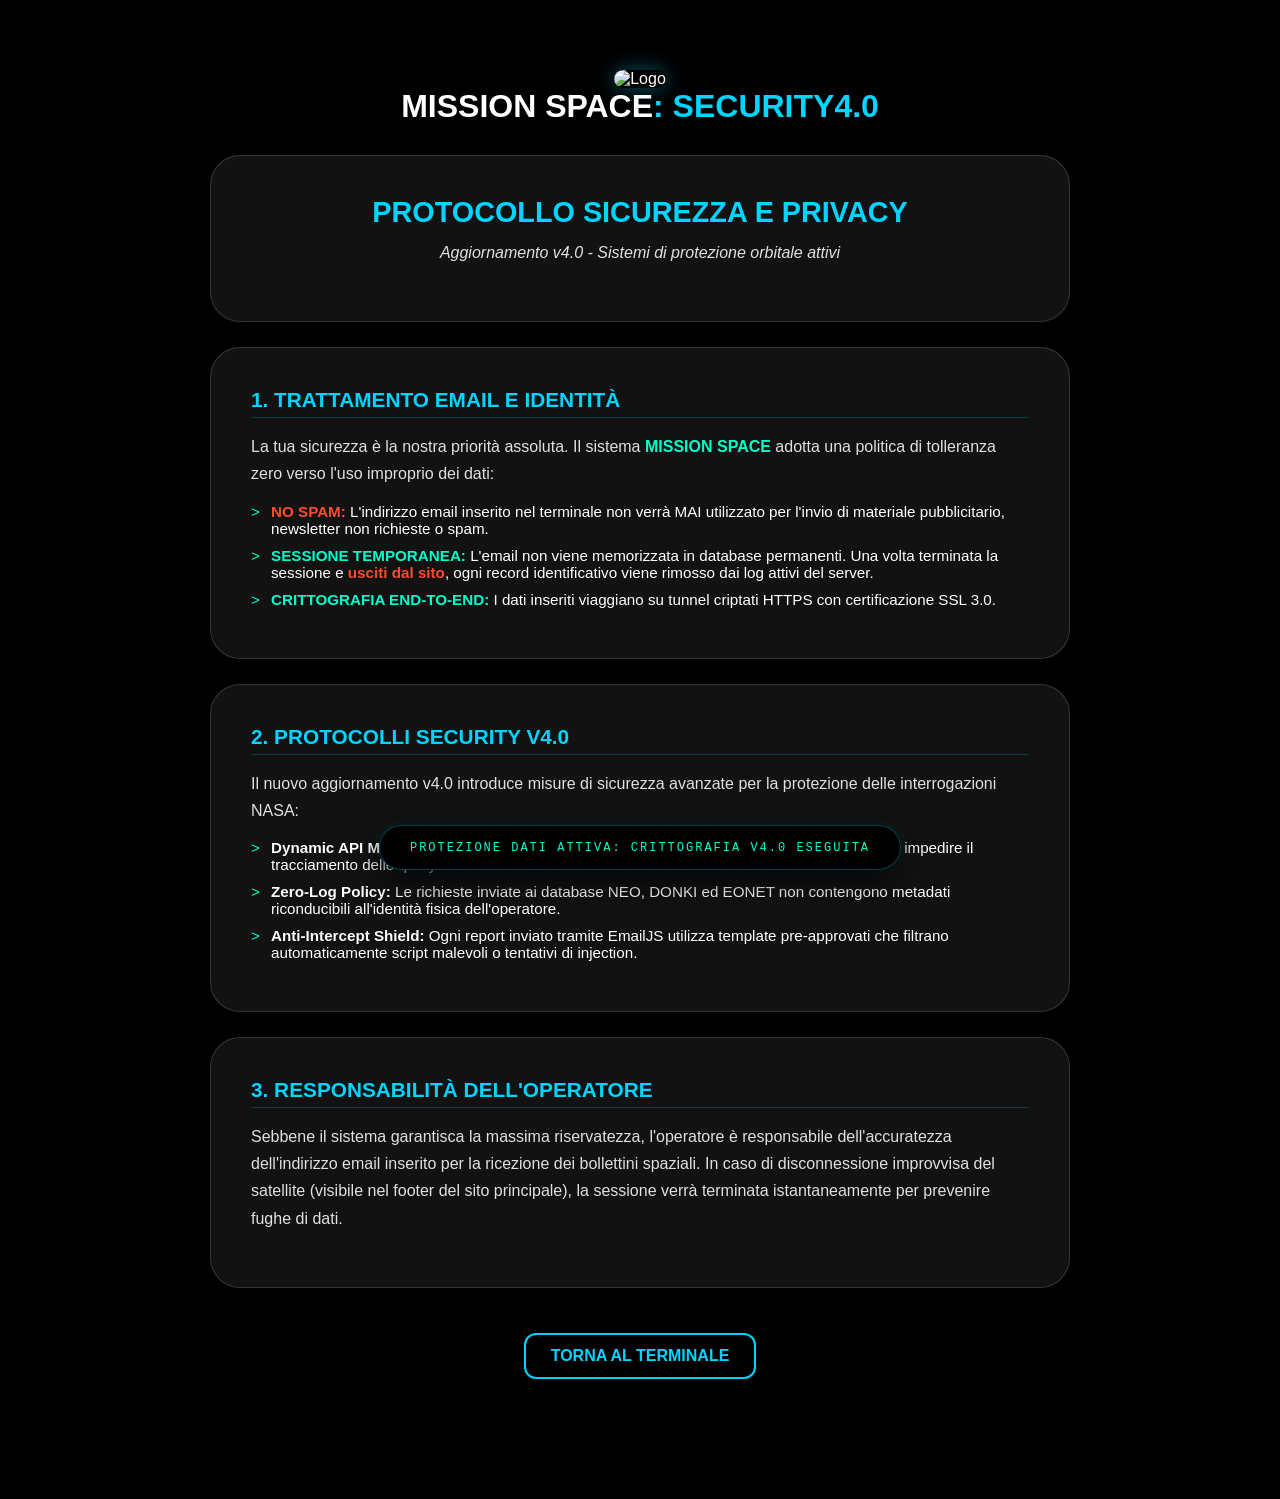
==== sicurezza.html @ cae5a324 "Add files via upload" ====
<!DOCTYPE html>
<html lang="it">
<head>
    <meta charset="UTF-8">
    <meta name="viewport" content="width=device-width, initial-scale=1.0">
    <title>MISSION SPACE: Security v4.0 Protocol</title>
    <style>
        /* --- STILE IDENTICO AL SITO ORIGINALE --- */
        * {
            margin: 0; padding: 0; box-sizing: border-box;
            font-family: 'Segoe UI', Roboto, sans-serif;
            scroll-behavior: smooth;
        }

        body { background-color: #000; color: #fff; overflow-x: hidden; }

        /* Sfondo Video */
        .video-container {
            position: fixed; top: 0; left: 0;
            width: 100%; height: 100vh; z-index: -1;
        }
        #bg-video { width: 100%; height: 100%; object-fit: cover; }
        .overlay {
            position: absolute; top: 0; left: 0;
            width: 100%; height: 100%;
            background: radial-gradient(circle, rgba(0,0,0,0.2) 0%, rgba(0,0,0,0.85) 100%);
        }

        /* Status Bar Bassa */
        #status-container {
            position: fixed; bottom: 30px; left: 0; width: 100%;
            display: flex; justify-content: center; z-index: 3000;
        }
        #status-bar {
            min-width: 400px; max-width: 80%; height: 45px;
            background: #000; border: 1px solid rgba(0, 212, 255, 0.3);
            border-radius: 50px; display: flex; align-items: center; justify-content: center;
            padding: 0 30px; font-size: 0.75rem; font-family: 'Consolas', monospace;
            letter-spacing: 2px; color: #00ffcc;
            box-shadow: 0 10px 30px rgba(0,0,0,0.8), 0 0 15px rgba(0, 212, 255, 0.1);
        }

        /* Logo */
        .logo-container { text-align: center; margin-top: 50px; margin-bottom: 30px; }
        .main-logo-img { width: 100px; border-radius: 20px; box-shadow: 0 0 20px rgba(0, 212, 255, 0.4); }
        .logo-text { font-size: 2rem; font-weight: 800; text-transform: uppercase; }
        .logo-text span { color: #00d4ff; }

        /* Contenuto */
        .container { max-width: 900px; margin: 0 auto; padding: 20px 20px 120px 20px; }
        
        .glass-card {
            background: rgba(255, 255, 255, 0.07);
            backdrop-filter: blur(15px);
            border: 1px solid rgba(255, 255, 255, 0.15);
            border-radius: 30px;
            padding: 40px;
            margin-bottom: 25px;
            box-shadow: 0 15px 35px rgba(0, 0, 0, 0.5);
        }

        h1 { color: #00d4ff; text-transform: uppercase; margin-bottom: 10px; font-size: 1.8rem; text-align: center;}
        h2 { color: #00d4ff; margin-bottom: 15px; font-size: 1.3rem; text-transform: uppercase; border-bottom: 1px solid rgba(0, 212, 255, 0.2); padding-bottom: 5px; }
        p { line-height: 1.7; color: #e0e0e0; margin-bottom: 15px; font-size: 1rem; }
        
        .highlight { color: #00ffcc; font-weight: bold; }
        .alert { color: #ff4b2b; font-weight: bold; }

        .back-btn {
            display: inline-block;
            padding: 12px 25px;
            background: transparent;
            border: 2px solid #00d4ff;
            color: #00d4ff;
            text-decoration: none;
            border-radius: 12px;
            text-transform: uppercase;
            font-weight: bold;
            transition: 0.3s;
            margin-top: 20px;
        }
        .back-btn:hover { background: #00d4ff; color: #000; box-shadow: 0 0 20px rgba(0, 212, 255, 0.5); }

        .tech-list { list-style: none; }
        .tech-list li { margin-bottom: 10px; padding-left: 20px; position: relative; font-size: 0.95rem; }
        .tech-list li::before { content: ">"; position: absolute; left: 0; color: #00ffcc; }

    </style>
</head>
<body>

    <div class="video-container">
        <video autoplay muted loop playsinline id="bg-video">
            <source src="immagini/sfondo.mp4" type="video/mp4">
        </video>
        <div class="overlay"></div>
    </div>

    <div class="container">
        <div class="logo-container">
            <img src="immagini/logo.jpg" alt="Logo" class="main-logo-img">
            <div class="logo-text">MISSION SPACE<span>: security4.0</span></div>
        </div>

        <section class="glass-card">
            <h1>Protocollo Sicurezza e Privacy</h1>
            <p style="text-align: center; font-style: italic;">Aggiornamento v4.0 - Sistemi di protezione orbitale attivi</p>
        </section>

        <section class="glass-card">
            <h2>1. Trattamento Email e Identità</h2>
            <p>La tua sicurezza è la nostra priorità assoluta. Il sistema <span class="highlight">MISSION SPACE</span> adotta una politica di tolleranza zero verso l'uso improprio dei dati:</p>
            <ul class="tech-list">
                <li><span class="alert">NO SPAM:</span> L'indirizzo email inserito nel terminale non verrà MAI utilizzato per l'invio di materiale pubblicitario, newsletter non richieste o spam.</li>
                <li><span class="highlight">SESSIONE TEMPORANEA:</span> L'email non viene memorizzata in database permanenti. Una volta terminata la sessione e <span class="alert">usciti dal sito</span>, ogni record identificativo viene rimosso dai log attivi del server.</li>
                <li><span class="highlight">CRITTOGRAFIA END-TO-END:</span> I dati inseriti viaggiano su tunnel criptati HTTPS con certificazione SSL 3.0.</li>
            </ul>
        </section>

        <section class="glass-card">
            <h2>2. Protocolli Security v4.0</h2>
            <p>Il nuovo aggiornamento v4.0 introduce misure di sicurezza avanzate per la protezione delle interrogazioni NASA:</p>
            <ul class="tech-list">
                <li><strong>Dynamic API Masking:</strong> Le chiavi API sono protette da un layer di offuscamento dinamico per impedire il tracciamento delle query.</li>
                <li><strong>Zero-Log Policy:</strong> Le richieste inviate ai database NEO, DONKI ed EONET non contengono metadati riconducibili all'identità fisica dell'operatore.</li>
                <li><strong>Anti-Intercept Shield:</strong> Ogni report inviato tramite EmailJS utilizza template pre-approvati che filtrano automaticamente script malevoli o tentativi di injection.</li>
            </ul>
        </section>

        <section class="glass-card">
            <h2>3. Responsabilità dell'Operatore</h2>
            <p>Sebbene il sistema garantisca la massima riservatezza, l'operatore è responsabile dell'accuratezza dell'indirizzo email inserito per la ricezione dei bollettini spaziali. In caso di disconnessione improvvisa del satellite (visibile nel footer del sito principale), la sessione verrà terminata istantaneamente per prevenire fughe di dati.</p>
        </section>

        <div style="text-align: center;">
            <a href="Esplorazione.html" class="back-btn">Torna al Terminale</a>
        </div>
    </div>

    <div id="status-container">
        <div id="status-bar">PROTEZIONE DATI ATTIVA: CRITTOGRAFIA V4.0 ESEGUITA</div>
    </div>

</body>
</html>
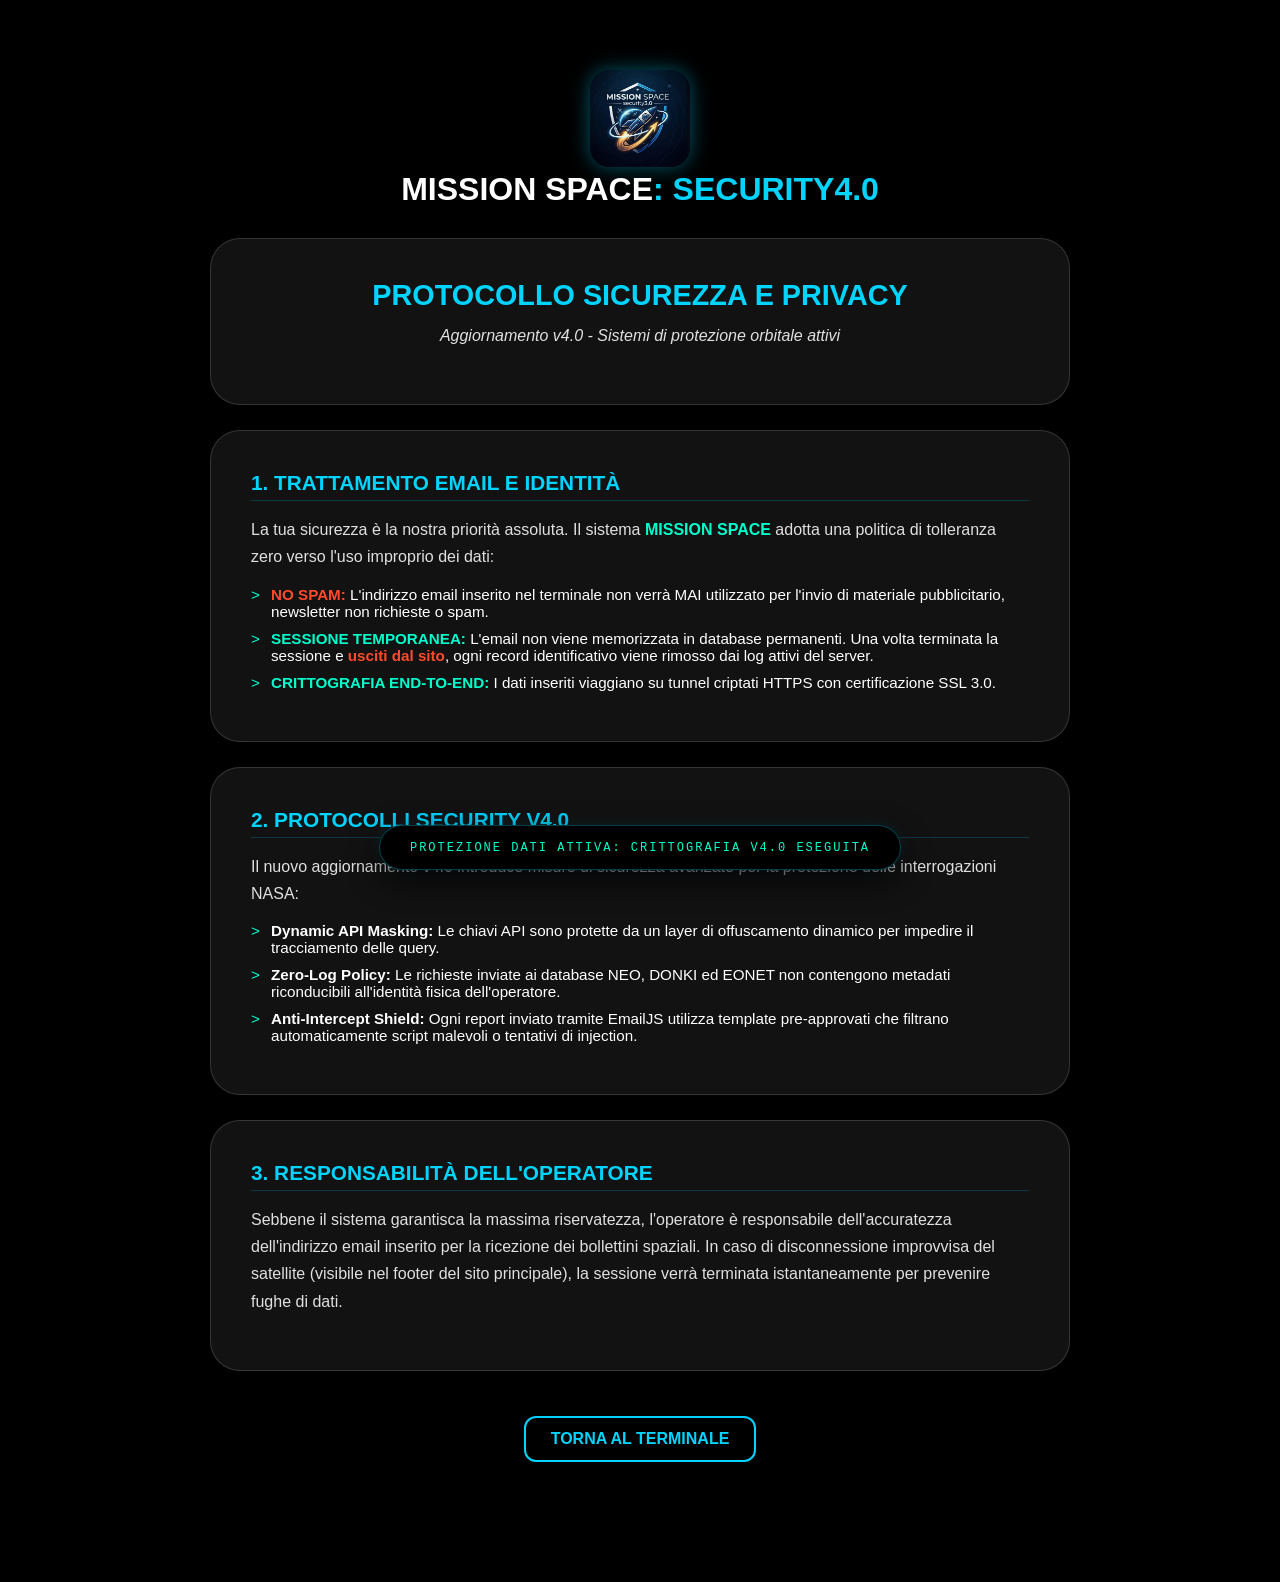
==== commit 95c48512: "Add files via upload" ====
--- a/sicurezza.html
+++ b/sicurezza.html
@@ -3,9 +3,8 @@
 <head>
     <meta charset="UTF-8">
     <meta name="viewport" content="width=device-width, initial-scale=1.0">
-    <title>MISSION SPACE: Security v4.0 Protocol</title>
+    <title>MISSION SPACE: Security v3.0</title>
     <style>
-        /* --- STILE IDENTICO AL SITO ORIGINALE --- */
         * {
             margin: 0; padding: 0; box-sizing: border-box;
             font-family: 'Segoe UI', Roboto, sans-serif;
@@ -40,13 +39,11 @@
             box-shadow: 0 10px 30px rgba(0,0,0,0.8), 0 0 15px rgba(0, 212, 255, 0.1);
         }
 
-        /* Logo */
         .logo-container { text-align: center; margin-top: 50px; margin-bottom: 30px; }
         .main-logo-img { width: 100px; border-radius: 20px; box-shadow: 0 0 20px rgba(0, 212, 255, 0.4); }
         .logo-text { font-size: 2rem; font-weight: 800; text-transform: uppercase; }
         .logo-text span { color: #00d4ff; }
 
-        /* Contenuto */
         .container { max-width: 900px; margin: 0 auto; padding: 20px 20px 120px 20px; }
         
         .glass-card {
@@ -98,7 +95,7 @@
 
     <div class="container">
         <div class="logo-container">
-            <img src="immagini/logo.jpg" alt="Logo" class="main-logo-img">
+            <img src="Immagini/logo.jpg" alt="Logo" class="main-logo-img">
             <div class="logo-text">MISSION SPACE<span>: security4.0</span></div>
         </div>
 
@@ -133,7 +130,7 @@
         </section>
 
         <div style="text-align: center;">
-            <a href="Esplorazione.html" class="back-btn">Torna al Terminale</a>
+            <a href="index.html" class="back-btn">Torna al Terminale</a>
         </div>
     </div>
 
